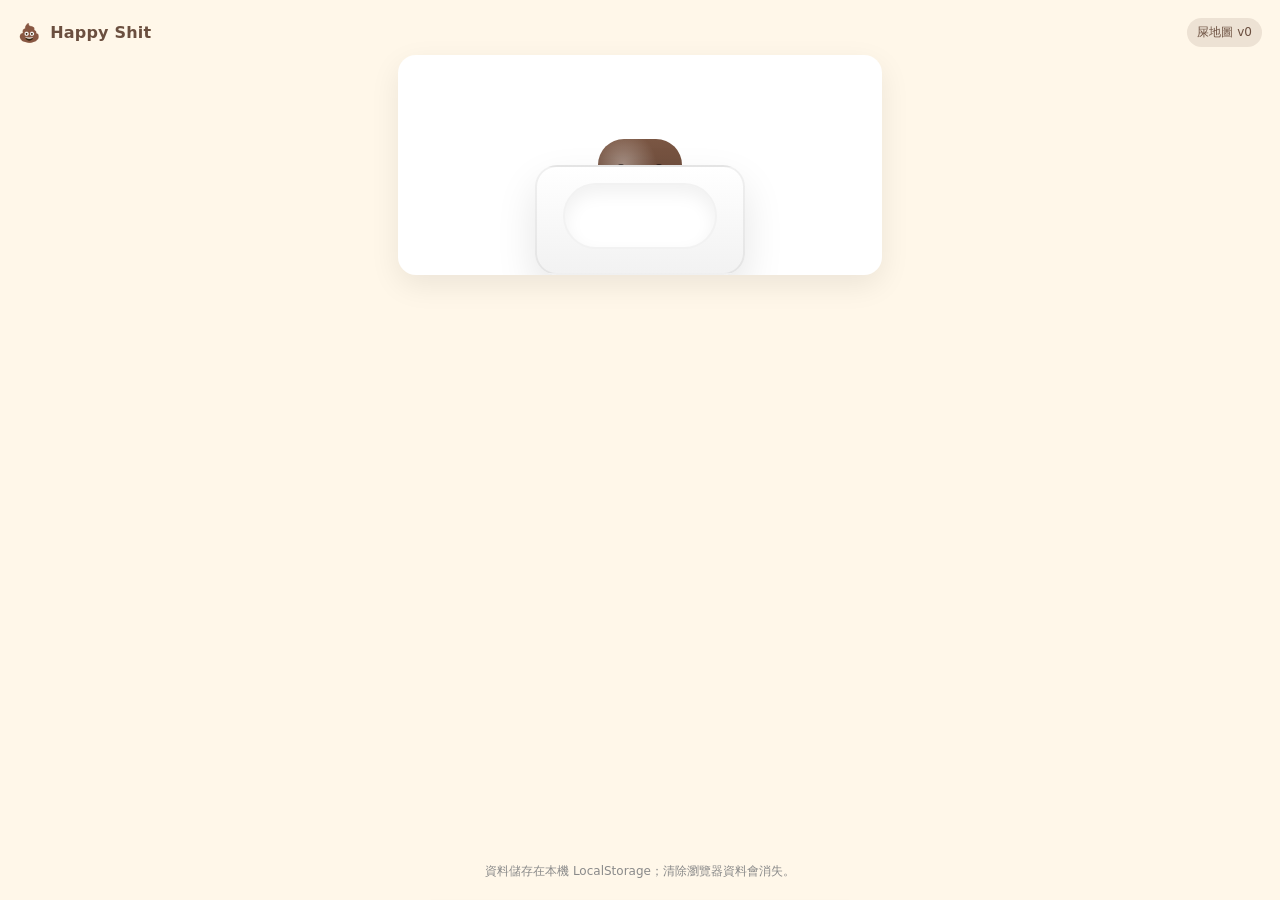
==== index.html @ 68ce3b32 "Add initial HTML and CSS for Happy Shit app Initial commit of the HTML structure and styles for the " ====
<!doctype html>
<html lang="zh-Hant">
<head>
  <meta charset="utf-8" />
  <meta name="viewport" content="width=device-width, initial-scale=1" />
  <title>Happy Shit | 登入</title>
  <style>
    :root {
      --primary: #6B4F3F;
      --bg: #FFF7E9;
      --accent: #FFD166;
      --mint: #4ECDC4;
      --text: #1f1f1f;
      --muted: #8A8A8A;
      --card: #ffffff;
      --shadow: 0 10px 30px rgba(0,0,0,0.08);
      --radius: 18px;
    }

    * { box-sizing: border-box; }
    body {
      margin: 0;
      font-family: ui-sans-serif, system-ui, -apple-system, "Inter", "Noto Sans TC", "SF Pro Text", "Segoe UI", Arial, sans-serif;
      background: var(--bg);
      color: var(--text);
    }

    .app {
      min-height: 100vh;
      display: flex;
      flex-direction: column;
      align-items: stretch;
    }

    header {
      padding: 18px 18px 8px;
      display: flex;
      align-items: center;
      justify-content: space-between;
    }

    .brand {
      font-weight: 800;
      letter-spacing: 0.2px;
      color: var(--primary);
      display: flex;
      align-items: center;
      gap: 10px;
    }

    .pill {
      font-size: 12px;
      color: var(--primary);
      background: rgba(107, 79, 63, 0.12);
      padding: 6px 10px;
      border-radius: 999px;
      user-select: none;
    }

    main {
      flex: 1;
      padding: 0 18px 18px;
      display: flex;
      flex-direction: column;
      gap: 14px;
      max-width: 520px;
      width: 100%;
      margin: 0 auto;
    }

    .card {
      background: var(--card);
      border-radius: var(--radius);
      box-shadow: var(--shadow);
      padding: 16px;
    }

    .animWrap {
      height: 220px;
      display: grid;
      place-items: center;
      position: relative;
      overflow: hidden;
    }

    .toilet {
      width: 210px;
      height: 110px;
      border-radius: 22px;
      background: linear-gradient(180deg, #ffffff, #f2f2f2);
      border: 2px solid rgba(0,0,0,0.06);
      position: absolute;
      bottom: 0;
      left: 50%;
      transform: translateX(-50%);
      box-shadow: 0 18px 40px rgba(0,0,0,0.10);
    }

    .toilet:before {
      content: "";
      position: absolute;
      left: 50%;
      top: 16px;
      transform: translateX(-50%);
      width: 150px;
      height: 62px;
      border-radius: 999px;
      background: #fff;
      border: 2px solid rgba(0,0,0,0.05);
      box-shadow: inset 0 8px 18px rgba(0,0,0,0.06);
    }

    .poop {
      width: 84px;
      height: 84px;
      border-radius: 26px;
      background: radial-gradient(circle at 30% 30%, rgba(255,255,255,0.35), rgba(255,255,255,0) 40%),
        linear-gradient(180deg, #7a5643, #5e4032);
      position: absolute;
      left: 50%;
      top: -100px;
      transform: translateX(-50%);
      display: grid;
      place-items: center;
      animation: drop 1.6s ease-in-out forwards;
    }

    .poop .face {
      width: 48px;
      height: 26px;
      display: flex;
      align-items: center;
      justify-content: space-between;
      margin-top: 6px;
    }

    .eye {
      width: 10px;
      height: 10px;
      background: rgba(0,0,0,0.55);
      border-radius: 999px;
    }

    .smile {
      width: 22px;
      height: 10px;
      border-bottom: 3px solid rgba(0,0,0,0.50);
      border-radius: 0 0 16px 16px;
      margin: 0 auto;
    }

    @keyframes drop {
      0% { top: -120px; transform: translateX(-50%) scale(0.9); }
      65% { top: 88px; transform: translateX(-50%) scale(1.02); }
      78% { top: 70px; transform: translateX(-50%) scale(0.98); }
      100% { top: 84px; transform: translateX(-50%) scale(1.0); }
    }

    .fadeIn {
      opacity: 0;
      transform: translateY(8px);
      transition: opacity 320ms ease, transform 320ms ease;
    }
    .fadeIn.ready {
      opacity: 1;
      transform: translateY(0);
    }

    .sectionTitle {
      font-weight: 800;
      color: var(--primary);
      margin: 0 0 10px;
      font-size: 16px;
    }

    .muted { color: var(--muted); font-size: 13px; }

    .carousel {
      position: relative;
      overflow: hidden;
      padding: 12px 0 4px;
    }

    .track {
      display: flex;
      gap: 12px;
      touch-action: pan-y;
      will-change: transform;
    }

    .roleCard {
      flex: 0 0 76%;
      background: #fff;
      border-radius: 20px;
      padding: 14px;
      box-shadow: 0 10px 24px rgba(0,0,0,0.10);
      border: 2px solid rgba(107, 79, 63, 0.10);
      transform: scale(0.94);
      transition: transform 200ms ease, border-color 200ms ease;
    }

    .roleCard.active {
      transform: scale(1);
      border-color: rgba(78, 205, 196, 0.65);
    }

    .roleTop {
      display: flex;
      align-items: center;
      gap: 12px;
    }

    .avatar {
      width: 54px;
      height: 54px;
      border-radius: 16px;
      background: rgba(78, 205, 196, 0.18);
      display: grid;
      place-items: center;
      font-size: 28px;
      border: 2px solid rgba(78,205,196,0.35);
      user-select: none;
    }

    .roleName {
      font-weight: 900;
      font-size: 16px;
      line-height: 1.2;
    }

    .salary {
      font-variant-numeric: tabular-nums;
      color: rgba(107,79,63,0.85);
      font-weight: 700;
      margin-top: 4px;
    }

    .actions {
      display: flex;
      gap: 10px;
      margin-top: 12px;
    }

    button {
      border: 0;
      border-radius: 14px;
      padding: 12px 14px;
      font-weight: 900;
      font-size: 14px;
      cursor: pointer;
      width: 100%;
      min-height: 44px;
    }

    .btnPrimary {
      background: var(--accent);
      color: #2b231c;
      box-shadow: 0 10px 22px rgba(255, 209, 102, 0.45);
    }

    .btnGhost {
      background: transparent;
      color: var(--primary);
      border: 2px solid rgba(107,79,63,0.25);
    }

    .sheet {
      position: fixed;
      left: 0;
      right: 0;
      bottom: 0;
      transform: translateY(110%);
      transition: transform 240ms ease;
      background: rgba(255, 247, 233, 0.98);
      border-top-left-radius: 22px;
      border-top-right-radius: 22px;
      box-shadow: 0 -18px 40px rgba(0,0,0,0.15);
      padding: 14px 18px 18px;
      max-width: 520px;
      margin: 0 auto;
    }

    .sheet.open { transform: translateY(0); }

    .sheetHeader {
      display: flex;
      align-items: center;
      justify-content: space-between;
      gap: 10px;
      padding-bottom: 10px;
    }

    .sheetHeader .title {
      font-weight: 900;
      color: var(--primary);
    }

    .xBtn {
      width: 44px;
      height: 44px;
      border-radius: 14px;
      background: rgba(107,79,63,0.10);
      color: var(--primary);
      font-weight: 900;
    }

    .gridAvatars {
      display: grid;
      grid-template-columns: repeat(5, 1fr);
      gap: 10px;
      margin: 10px 0 12px;
    }

    .avaPick {
      height: 52px;
      border-radius: 16px;
      background: #fff;
      border: 2px solid rgba(0,0,0,0.06);
      display: grid;
      place-items: center;
      font-size: 26px;
      cursor: pointer;
      user-select: none;
    }

    .avaPick.selected {
      border-color: rgba(78,205,196,0.9);
      box-shadow: 0 10px 22px rgba(78,205,196,0.25);
    }

    label { display: block; font-size: 12px; color: var(--muted); margin-top: 10px; }
    input, select, textarea {
      width: 100%;
      padding: 12px 12px;
      border-radius: 14px;
      border: 2px solid rgba(0,0,0,0.08);
      background: #fff;
      outline: none;
      min-height: 44px;
      font-size: 14px;
    }

    .row {
      display: grid;
      grid-template-columns: 1fr 1fr;
      gap: 10px;
    }

    .hint { font-size: 12px; color: var(--muted); margin-top: 8px; }
    .error { font-size: 12px; color: #b00020; margin-top: 8px; }

    .footerSafe {
      padding: 10px 18px 20px;
      text-align: center;
      color: var(--muted);
      font-size: 12px;
    }

    @media (max-width: 420px) {
      .roleCard { flex-basis: 84%; }
      .gridAvatars { grid-template-columns: repeat(4, 1fr); }
    }
  </style>
</head>
<body>
  <div class="app">
    <header>
      <div class="brand">
        <span style="font-size:18px;">💩</span>
        <span>Happy Shit</span>
      </div>
      <div class="pill">屎地圖 v0</div>
    </header>

    <main>
      <section class="card animWrap">
        <div class="poop" aria-label="poop animation">
          <div class="face">
            <div class="eye"></div>
            <div class="eye"></div>
          </div>
          <div class="smile"></div>
        </div>
        <div class="toilet" aria-hidden="true"></div>
      </section>

      <section id="roleSection" class="card fadeIn">
        <p class="sectionTitle">選擇角色</p>
        <p class="muted" style="margin:0 0 10px;">左右滑動卡片，畫面中央的角色會被選取。</p>

        <div class="carousel" id="carousel">
          <div class="track" id="track"></div>
        </div>

        <div class="actions">
          <button class="btnPrimary" id="btnLogin">以此角色登入</button>
          <button class="btnGhost" id="btnNew">新增角色</button>
        </div>
        <div class="hint" id="hint"></div>
      </section>
    </main>

    <div class="footerSafe">資料儲存在本機 LocalStorage；清除瀏覽器資料會消失。</div>

    <section class="sheet" id="sheet" aria-hidden="true">
      <div class="sheetHeader">
        <div class="title">新增角色</div>
        <button class="xBtn" id="btnClose" aria-label="close">✕</button>
      </div>

      <div>
        <div class="muted">步驟 1：選擇頭像</div>
        <div class="gridAvatars" id="avatarGrid"></div>

        <div class="muted" style="margin-top:8px;">步驟 2：輸入基本資料</div>
        <label for="roleId">角色 ID（必填）</label>
        <input id="roleId" placeholder="例如：社畜小王" maxlength="20" />

        <div class="row">
          <div>
            <label for="salary">月薪（必填）</label>
            <input id="salary" type="number" inputmode="numeric" placeholder="45000" min="0" />
          </div>
          <div>
            <label for="currency">幣別</label>
            <select id="currency">
              <option value="NT$">NT$</option>
              <option value="$">$</option>
              <option value="¥">¥</option>
              <option value="€">€</option>
            </select>
          </div>
        </div>

        <label for="note">備註（選填）</label>
        <input id="note" placeholder="例如：咖啡社畜" maxlength="30" />

        <div class="error" id="formError" style="display:none;"></div>
        <div style="margin-top:12px;">
          <button class="btnPrimary" id="btnCreate">完成建立</button>
        </div>
        <div class="hint">建立後會回到角色輪播列表。</div>
      </div>
    </section>
  </div>

  <script>
    const LS_KEYS = {
      characters: 'happyshit.characters.v1',
      records: 'happyshit.records.v1',
      lastRole: 'happyshit.lastRoleId.v1'
    };

    const AVATARS = ['🧑\u200d💼','🧑\u200d🎓','🧑\u200d🦾','🧑\u200d🍳','🧑\u200d💻','🧑\u200d🚀','🧑\u200d🎨','🧑\u200d🏃','🧑\u200d🌾','🧑\u200d🔧'];

    function nowTs() { return Date.now(); }
    function uid() { return Math.random().toString(16).slice(2) + '-' + Date.now().toString(16); }

    function loadJson(key, fallback) {
      try {
        const raw = localStorage.getItem(key);
        if (!raw) return fallback;
        return JSON.parse(raw);
      } catch {
        return fallback;
      }
    }

    function saveJson(key, value) {
      localStorage.setItem(key, JSON.stringify(value));
    }

    function formatMoney(currency, amount) {
      const num = Number(amount);
      if (!Number.isFinite(num)) return `${currency} 0`;
      const rounded = Math.round(num);
      return `${currency} ${rounded.toLocaleString('en-US')}`;
    }

    function ensureSeed() {
      let characters = loadJson(LS_KEYS.characters, null);
      if (Array.isArray(characters) && characters.length) return;

      characters = [
        { id: '社畜小王', avatar: '🧑\u200d💼', monthlySalary: 45000, currency: 'NT$', note: '咖啡社畜', createdAt: nowTs() },
        { id: '健身小美', avatar: '🧑\u200d🦾', monthlySalary: 52000, currency: 'NT$', note: '健身少女', createdAt: nowTs() },
        { id: '學生阿哲', avatar: '🧑\u200d🎓', monthlySalary: 12000, currency: 'NT$', note: '被期末追殺', createdAt: nowTs() }
      ];
      saveJson(LS_KEYS.characters, characters);
      saveJson(LS_KEYS.records, []);
      localStorage.setItem(LS_KEYS.lastRole, characters[0].id);
    }

    const elRoleSection = document.getElementById('roleSection');
    const elTrack = document.getElementById('track');
    const elHint = document.getElementById('hint');
    const elSheet = document.getElementById('sheet');

    const elBtnLogin = document.getElementById('btnLogin');
    const elBtnNew = document.getElementById('btnNew');
    const elBtnClose = document.getElementById('btnClose');

    const elAvatarGrid = document.getElementById('avatarGrid');
    const elRoleId = document.getElementById('roleId');
    const elSalary = document.getElementById('salary');
    const elCurrency = document.getElementById('currency');
    const elNote = document.getElementById('note');
    const elBtnCreate = document.getElementById('btnCreate');
    const elFormError = document.getElementById('formError');

    let characters = [];
    let selectedIndex = 0;
    let isDragging = false;
    let dragStartX = 0;
    let dragStartTranslate = 0;
    let currentTranslate = 0;

    function openSheet() {
      elSheet.classList.add('open');
      elSheet.setAttribute('aria-hidden', 'false');
      elFormError.style.display = 'none';
      elRoleId.value = '';
      elSalary.value = '';
      elCurrency.value = 'NT$';
      elNote.value = '';
      selectAvatar(AVATARS[0]);
    }

    function closeSheet() {
      elSheet.classList.remove('open');
      elSheet.setAttribute('aria-hidden', 'true');
    }

    let selectedAvatar = AVATARS[0];
    function selectAvatar(ava) {
      selectedAvatar = ava;
      [...elAvatarGrid.querySelectorAll('.avaPick')].forEach(btn => {
        btn.classList.toggle('selected', btn.dataset.ava === ava);
      });
    }

    function renderAvatarPicker() {
      elAvatarGrid.innerHTML = '';
      for (const ava of AVATARS) {
        const btn = document.createElement('div');
        btn.className = 'avaPick' + (ava === selectedAvatar ? ' selected' : '');
        btn.textContent = ava;
        btn.dataset.ava = ava;
        btn.addEventListener('click', () => selectAvatar(ava));
        elAvatarGrid.appendChild(btn);
      }
    }

    function renderCarousel() {
      elTrack.innerHTML = '';
      characters = loadJson(LS_KEYS.characters, []);
      const lastRoleId = localStorage.getItem(LS_KEYS.lastRole);
      selectedIndex = Math.max(0, characters.findIndex(c => c.id === lastRoleId));
      if (selectedIndex < 0) selectedIndex = 0;

      for (const c of characters) {
        const card = document.createElement('div');
        card.className = 'roleCard';
        card.innerHTML = `
          <div class="roleTop">
            <div class="avatar" aria-hidden="true">${c.avatar}</div>
            <div>
              <div class="roleName">${escapeHtml(c.id)}</div>
              <div class="salary">${formatMoney(c.currency || 'NT$', c.monthlySalary)} / 月</div>
              <div class="muted" style="margin-top:6px;">${escapeHtml(c.note || '')}</div>
            </div>
          </div>
        `;
        elTrack.appendChild(card);
      }

      snapToIndex(selectedIndex, true);
      updateActiveCard();
    }

    function escapeHtml(s) {
      return String(s)
        .replaceAll('&', '&amp;')
        .replaceAll('<', '&lt;')
        .replaceAll('>', '&gt;')
        .replaceAll('"', '&quot;')
        .replaceAll("'", '&#039;');
    }

    function carouselWidth() {
      const carousel = document.getElementById('carousel');
      return carousel.getBoundingClientRect().width;
    }

    function cardStride() {
      const first = elTrack.querySelector('.roleCard');
      if (!first) return 0;
      const style = getComputedStyle(elTrack);
      const gap = parseFloat(style.columnGap || style.gap || '12') || 12;
      return first.getBoundingClientRect().width + gap;
    }

    function snapToIndex(idx, immediate = false) {
      const stride = cardStride();
      const viewport = carouselWidth();
      const offsetToCenter = (viewport * 0.5) - (stride * 0.5);
      currentTranslate = offsetToCenter - idx * stride;

      elTrack.style.transition = immediate ? 'none' : 'transform 220ms ease';
      elTrack.style.transform = `translateX(${currentTranslate}px)`;
      if (immediate) {
        requestAnimationFrame(() => { elTrack.style.transition = 'transform 220ms ease'; });
      }

      selectedIndex = idx;
      updateActiveCard();
      const role = characters[selectedIndex];
      if (role) {
        localStorage.setItem(LS_KEYS.lastRole, role.id);
        elHint.textContent = `目前選取：${role.id}`;
      }
    }

    function updateActiveCard() {
      const cards = [...elTrack.querySelectorAll('.roleCard')];
      cards.forEach((card, idx) => card.classList.toggle('active', idx === selectedIndex));
    }

    function clamp(n, min, max) { return Math.max(min, Math.min(max, n)); }

    function onPointerDown(e) {
      if (!characters.length) return;
      isDragging = true;
      elTrack.style.transition = 'none';
      dragStartX = (e.touches ? e.touches[0].clientX : e.clientX);
      dragStartTranslate = currentTranslate;
    }

    function onPointerMove(e) {
      if (!isDragging) return;
      const x = (e.touches ? e.touches[0].clientX : e.clientX);
      const dx = x - dragStartX;
      currentTranslate = dragStartTranslate + dx;
      elTrack.style.transform = `translateX(${currentTranslate}px)`;
      e.preventDefault?.();
    }

    function onPointerUp() {
      if (!isDragging) return;
      isDragging = false;

      const stride = cardStride();
      const viewport = carouselWidth();
      const offsetToCenter = (viewport * 0.5) - (stride * 0.5);
      const rawIdx = (offsetToCenter - currentTranslate) / stride;
      const idx = clamp(Math.round(rawIdx), 0, Math.max(0, characters.length - 1));
      snapToIndex(idx);
    }

    function createCharacter() {
      const id = elRoleId.value.trim();
      const salary = Number(elSalary.value);
      const currency = elCurrency.value || 'NT$';
      const note = elNote.value.trim();

      if (!id) return showError('角色 ID 不能空白');
      if (id.length < 2) return showError('角色 ID 太短（至少 2 個字）');
      if (!Number.isFinite(salary) || salary <= 0) return showError('月薪需為大於 0 的數字');

      const existing = loadJson(LS_KEYS.characters, []);
      if (existing.some(c => c.id === id)) return showError('角色 ID 已存在，請換一個');

      existing.push({
        id,
        avatar: selectedAvatar,
        monthlySalary: salary,
        currency,
        note,
        createdAt: nowTs()
      });

      saveJson(LS_KEYS.characters, existing);
      localStorage.setItem(LS_KEYS.lastRole, id);
      closeSheet();
      renderCarousel();
    }

    function showError(msg) {
      elFormError.textContent = msg;
      elFormError.style.display = 'block';
    }

    function loginSelected() {
      const role = characters[selectedIndex];
      if (!role) return;
      localStorage.setItem(LS_KEYS.lastRole, role.id);
      location.href = `HappyShit.html?role=${encodeURIComponent(role.id)}`;
    }

    function setupCarouselEvents() {
      const carousel = document.getElementById('carousel');
      carousel.addEventListener('mousedown', onPointerDown);
      carousel.addEventListener('mousemove', onPointerMove);
      window.addEventListener('mouseup', onPointerUp);

      carousel.addEventListener('touchstart', onPointerDown, { passive: false });
      carousel.addEventListener('touchmove', onPointerMove, { passive: false });
      carousel.addEventListener('touchend', onPointerUp);
      carousel.addEventListener('touchcancel', onPointerUp);

      window.addEventListener('resize', () => snapToIndex(selectedIndex, true));
    }

    function init() {
      ensureSeed();
      renderAvatarPicker();
      renderCarousel();
      setupCarouselEvents();

      elBtnNew.addEventListener('click', openSheet);
      elBtnClose.addEventListener('click', closeSheet);
      elBtnCreate.addEventListener('click', createCharacter);
      elBtnLogin.addEventListener('click', loginSelected);

      // show role UI after animation settles
      setTimeout(() => elRoleSection.classList.add('ready'), 1200);

      // If already have a last role and want quick enter
      const lastRole = localStorage.getItem(LS_KEYS.lastRole);
      if (lastRole) elHint.textContent = `上次使用：${lastRole}`;
    }

    init();
  </script>
</body>
</html>
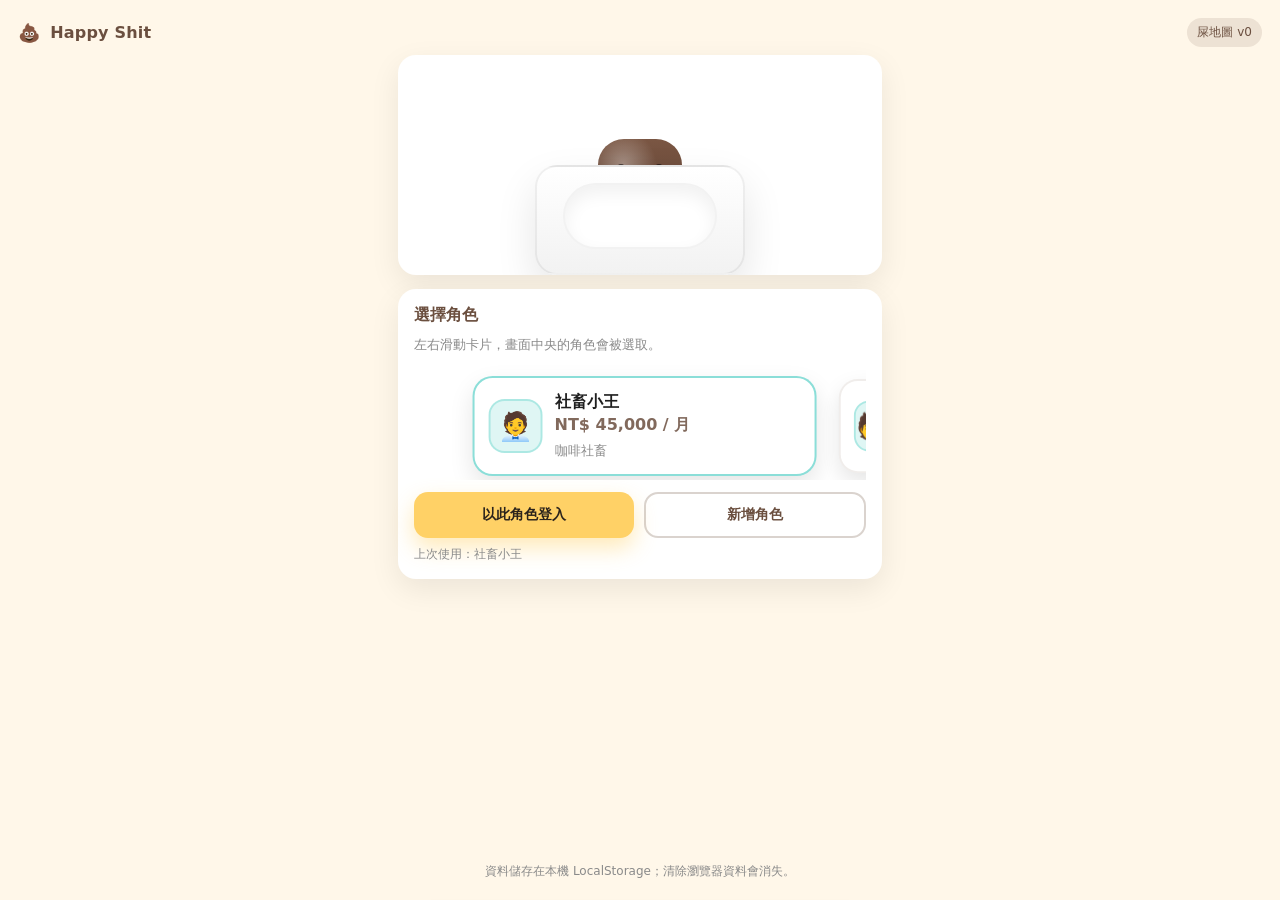
==== commit 58a80bf3: "Enhance toilet and poop animations with new IDs" ====
--- a/index.html
+++ b/index.html
@@ -94,6 +94,12 @@
       left: 50%;
       transform: translateX(-50%);
       box-shadow: 0 18px 40px rgba(0,0,0,0.10);
+      cursor: pointer;
+      user-select: none;
+    }
+
+    .toilet:active {
+      transform: translateX(-50%) scale(0.99);
     }
 
     .toilet:before {
@@ -118,10 +124,13 @@
         linear-gradient(180deg, #7a5643, #5e4032);
       position: absolute;
       left: 50%;
-      top: -100px;
+      top: 84px;
       transform: translateX(-50%);
       display: grid;
       place-items: center;
+    }
+
+    .poop.dropIn {
       animation: drop 1.6s ease-in-out forwards;
     }
 
@@ -154,6 +163,17 @@
       65% { top: 88px; transform: translateX(-50%) scale(1.02); }
       78% { top: 70px; transform: translateX(-50%) scale(0.98); }
       100% { top: 84px; transform: translateX(-50%) scale(1.0); }
+    }
+
+    .poop.hop {
+      animation: hop 420ms cubic-bezier(0.2, 0.8, 0.2, 1);
+    }
+
+    @keyframes hop {
+      0% { transform: translateX(-50%) translateY(0) scale(1); }
+      45% { transform: translateX(-50%) translateY(-22px) scale(1.04); }
+      75% { transform: translateX(-50%) translateY(0) scale(0.98); }
+      100% { transform: translateX(-50%) translateY(0) scale(1); }
     }
 
     .fadeIn {
@@ -374,14 +394,14 @@
 
     <main>
       <section class="card animWrap">
-        <div class="poop" aria-label="poop animation">
+        <div class="poop dropIn" id="poop" aria-label="poop animation">
           <div class="face">
             <div class="eye"></div>
             <div class="eye"></div>
           </div>
           <div class="smile"></div>
         </div>
-        <div class="toilet" aria-hidden="true"></div>
+        <div class="toilet" id="toilet" aria-label="tap toilet"></div>
       </section>
 
       <section id="roleSection" class="card fadeIn">
@@ -508,12 +528,34 @@
     const elBtnCreate = document.getElementById('btnCreate');
     const elFormError = document.getElementById('formError');
 
+    const elToilet = document.getElementById('toilet');
+    const elPoop = document.getElementById('poop');
+
     let characters = [];
     let selectedIndex = 0;
     let isDragging = false;
     let dragStartX = 0;
     let dragStartTranslate = 0;
     let currentTranslate = 0;
+
+    function hopPoop() {
+      if (!elPoop) return;
+      elPoop.classList.remove('hop');
+      // force reflow so animation can restart
+      void elPoop.offsetWidth;
+      elPoop.classList.add('hop');
+    }
+
+    if (elToilet) {
+      elToilet.addEventListener('click', hopPoop);
+    }
+
+    if (elPoop) {
+      elPoop.addEventListener('animationend', (e) => {
+        if (e.animationName === 'hop') elPoop.classList.remove('hop');
+        if (e.animationName === 'drop') elPoop.classList.remove('dropIn');
+      });
+    }
 
     function openSheet() {
       elSheet.classList.add('open');
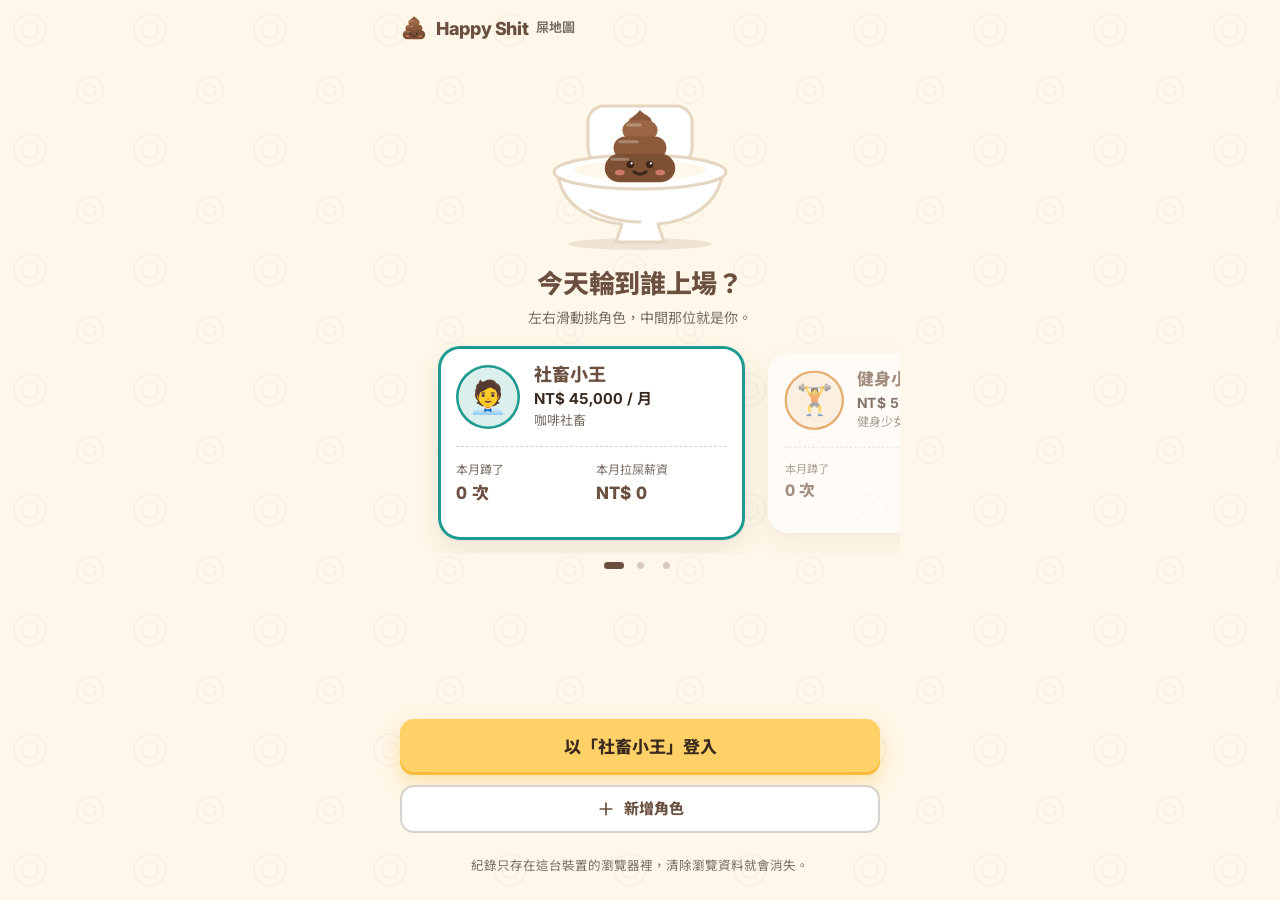
==== commit d35a75f4: "**主要改動** - **紀錄流程**：點「尿尿／大便」就直接開始計時，不用先按「開始新紀錄」。中間是一個會慢慢漲水的馬桶計時環，即時顯示尿量或「已入帳 NT$ 0.06」。計時中重新整理頁面也不會遺" ====
--- a/index.html
+++ b/index.html
@@ -2,777 +2,423 @@
 <html lang="zh-Hant">
 <head>
   <meta charset="utf-8" />
-  <meta name="viewport" content="width=device-width, initial-scale=1" />
-  <title>Happy Shit | 登入</title>
+  <meta name="viewport" content="width=device-width, initial-scale=1, viewport-fit=cover" />
+  <meta name="theme-color" content="#FFF7E9" />
+  <meta name="description" content="屎地圖 Happy Shit：記錄每一次上廁所，把蹲馬桶的時間換算成薪水。" />
+  <meta name="apple-mobile-web-app-capable" content="yes" />
+  <meta name="apple-mobile-web-app-title" content="屎地圖" />
+  <title>Happy Shit 屎地圖</title>
+  <link rel="manifest" href="manifest.webmanifest" />
+  <link rel="icon" href="assets/icon.svg" type="image/svg+xml" />
+  <link rel="apple-touch-icon" href="assets/icon.svg" />
+  <link rel="preconnect" href="https://fonts.googleapis.com" />
+  <link rel="preconnect" href="https://fonts.gstatic.com" crossorigin />
+  <link rel="stylesheet" href="https://fonts.googleapis.com/css2?family=Inter:wght@400;600;700;800&family=Noto+Sans+TC:wght@400;500;700;900&display=swap" />
+  <link rel="stylesheet" href="assets/hs-base.css" />
   <style>
-    :root {
-      --primary: #6B4F3F;
-      --bg: #FFF7E9;
-      --accent: #FFD166;
-      --mint: #4ECDC4;
-      --text: #1f1f1f;
-      --muted: #8A8A8A;
-      --card: #ffffff;
-      --shadow: 0 10px 30px rgba(0,0,0,0.08);
-      --radius: 18px;
-    }
-
-    * { box-sizing: border-box; }
     body {
-      margin: 0;
-      font-family: ui-sans-serif, system-ui, -apple-system, "Inter", "Noto Sans TC", "SF Pro Text", "Segoe UI", Arial, sans-serif;
-      background: var(--bg);
-      color: var(--text);
+      min-height: 100dvh;
+      /* faint ripple texture, like the surface of a just-flushed bowl */
+      background-color: var(--cream);
+      background-image: url("data:image/svg+xml,%3Csvg xmlns='http://www.w3.org/2000/svg' width='120' height='120' fill='none' stroke='%236B4F3F' stroke-opacity='.05' stroke-width='1.5'%3E%3Ccircle cx='30' cy='30' r='8'/%3E%3Ccircle cx='30' cy='30' r='16'/%3E%3Ccircle cx='90' cy='90' r='6'/%3E%3Ccircle cx='90' cy='90' r='13'/%3E%3C/svg%3E");
     }
 
     .app {
-      min-height: 100vh;
+      max-width: 520px;
+      margin: 0 auto;
+      padding: calc(14px + var(--safe-t)) 20px calc(24px + var(--safe-b));
       display: flex;
       flex-direction: column;
-      align-items: stretch;
-    }
-
-    header {
-      padding: 18px 18px 8px;
+      min-height: 100dvh;
+    }
+
+    .top { display: flex; align-items: center; justify-content: space-between; }
+    .wordmark { display: flex; align-items: center; gap: 8px; font-weight: 800; font-size: 18px; letter-spacing: -0.02em; color: var(--brown); }
+    .wordmark .mascot { width: 28px; height: 28px; }
+    .wordmark small { font-weight: 700; font-size: 13px; color: var(--muted); letter-spacing: 0; }
+
+    /* ---------- Stage: poop drops onto the toilet ---------- */
+    .stage {
+      position: relative;
+      height: 200px;
+      margin: 8px auto 0;
+      width: 220px;
+    }
+    .toilet {
+      position: absolute;
+      left: 0; bottom: 0;
+      width: 220px; height: 150px;
+      cursor: pointer;
+      border: 0; padding: 0; background: none;
+    }
+    .toilet svg { width: 100%; height: 100%; display: block; }
+    .poop {
+      position: absolute;
+      left: 50%;
+      top: 53px;
+      width: 88px; height: 88px;
+      margin-left: -44px;
+      padding: 0; border: 0; background: none;
+      transform-origin: 50% 90%;
+      cursor: pointer;
+    }
+    .poop .mascot { width: 100%; height: 100%; }
+    .poop.is-dropping { animation: drop 1.05s cubic-bezier(0.5, 0, 0.6, 1) both; }
+    .poop.is-dropping .m-eyes,
+    .poop.is-dropping .mascot > path:last-child { animation: face-in 0.35s 1s both; }
+    .poop.is-hopping { animation: hop 0.5s var(--ease-out); }
+    .poop.is-wiggling { animation: wiggle 0.5s ease; }
+
+    @keyframes drop {
+      0% { transform: translateY(-190px) scale(0.92, 1.08); }
+      62% { transform: translateY(0) scale(0.92, 1.08); }
+      72% { transform: translateY(0) scale(1.18, 0.78); }
+      84% { transform: translateY(-14px) scale(0.96, 1.05); }
+      100% { transform: translateY(0) scale(1); }
+    }
+    @keyframes face-in { from { opacity: 0; transform: translateY(4px); } }
+    @keyframes hop {
+      0% { transform: scale(1.12, 0.84); }
+      40% { transform: translateY(-34px) scale(0.94, 1.08); }
+      75% { transform: translateY(0) scale(1.1, 0.9); }
+      100% { transform: none; }
+    }
+    @keyframes wiggle {
+      20% { transform: rotate(-9deg); }
+      45% { transform: rotate(8deg); }
+      70% { transform: rotate(-4deg); }
+      100% { transform: none; }
+    }
+
+    .splash { position: absolute; left: 50%; top: 128px; pointer-events: none; }
+    .splash i {
+      position: absolute;
+      width: 9px; height: 9px;
+      border-radius: 50%;
+      background: var(--mint);
+      opacity: 0;
+    }
+    .splash.go i { animation: splash 0.6s ease-out both; }
+    .splash i:nth-child(1) { --dx: -62px; --dy: -26px; }
+    .splash i:nth-child(2) { --dx: -36px; --dy: -46px; background: var(--yellow); }
+    .splash i:nth-child(3) { --dx: 40px; --dy: -44px; }
+    .splash i:nth-child(4) { --dx: 64px; --dy: -22px; background: var(--yellow); }
+    @keyframes splash {
+      0% { opacity: 1; transform: translate(-50%, 0) scale(0.6); }
+      100% { opacity: 0; transform: translate(calc(-50% + var(--dx)), var(--dy)) scale(1); }
+    }
+
+    .bubble {
+      position: absolute;
+      left: 50%;
+      top: 4px;
+      transform: translateX(-50%);
+      padding: 6px 12px;
+      border-radius: 14px;
+      background: var(--surface);
+      box-shadow: var(--shadow);
+      font-size: 13px;
+      font-weight: 800;
+      color: var(--brown);
+      white-space: nowrap;
+      animation: pop-in 0.22s var(--ease-out);
+    }
+    .bubble::after {
+      content: "";
+      position: absolute; left: 50%; bottom: -6px;
+      width: 12px; height: 12px; margin-left: -6px;
+      background: var(--surface);
+      transform: rotate(45deg);
+      border-radius: 2px;
+    }
+
+    /* ---------- Picker ---------- */
+    .picker { margin-top: 18px; }
+    .picker.is-waiting { opacity: 0; transform: translateY(10px); }
+    .picker { transition: opacity 0.4s ease, transform 0.4s var(--ease-out); }
+
+    .greet { font-size: 26px; letter-spacing: -0.01em; text-align: center; }
+    .lead { text-align: center; color: var(--muted); margin-top: 6px; font-size: 14px; }
+
+    .carousel {
       display: flex;
-      align-items: center;
-      justify-content: space-between;
-    }
-
-    .brand {
-      font-weight: 800;
-      letter-spacing: 0.2px;
-      color: var(--primary);
-      display: flex;
-      align-items: center;
-      gap: 10px;
-    }
-
-    .pill {
-      font-size: 12px;
-      color: var(--primary);
-      background: rgba(107, 79, 63, 0.12);
-      padding: 6px 10px;
-      border-radius: 999px;
-      user-select: none;
-    }
-
-    main {
-      flex: 1;
-      padding: 0 18px 18px;
-      display: flex;
-      flex-direction: column;
-      gap: 14px;
-      max-width: 520px;
-      width: 100%;
-      margin: 0 auto;
-    }
-
-    .card {
-      background: var(--card);
-      border-radius: var(--radius);
+      gap: 12px;
+      overflow-x: auto;
+      scroll-snap-type: x mandatory;
+      scrollbar-width: none;
+      padding: 18px 12% 14px;
+      margin: 0 -20px;
+      outline: none;
+    }
+    .carousel::-webkit-scrollbar { display: none; }
+
+    .role-card {
+      flex: 0 0 76%;
+      scroll-snap-align: center;
+      padding: 18px;
+      border-radius: var(--r-card);
+      background: var(--surface);
       box-shadow: var(--shadow);
-      padding: 16px;
-    }
-
-    .animWrap {
-      height: 220px;
-      display: grid;
-      place-items: center;
-      position: relative;
-      overflow: hidden;
-    }
-
-    .toilet {
-      width: 210px;
-      height: 110px;
-      border-radius: 22px;
-      background: linear-gradient(180deg, #ffffff, #f2f2f2);
-      border: 2px solid rgba(0,0,0,0.06);
-      position: absolute;
-      bottom: 0;
-      left: 50%;
-      transform: translateX(-50%);
-      box-shadow: 0 18px 40px rgba(0,0,0,0.10);
+      transform: scale(0.93);
+      opacity: 0.62;
+      transition: transform 0.25s var(--ease-out), opacity 0.25s ease, box-shadow 0.25s ease;
       cursor: pointer;
       user-select: none;
-    }
-
-    .toilet:active {
-      transform: translateX(-50%) scale(0.99);
-    }
-
-    .toilet:before {
-      content: "";
-      position: absolute;
-      left: 50%;
-      top: 16px;
-      transform: translateX(-50%);
-      width: 150px;
-      height: 62px;
-      border-radius: 999px;
-      background: #fff;
-      border: 2px solid rgba(0,0,0,0.05);
-      box-shadow: inset 0 8px 18px rgba(0,0,0,0.06);
-    }
-
-    .poop {
-      width: 84px;
-      height: 84px;
-      border-radius: 26px;
-      background: radial-gradient(circle at 30% 30%, rgba(255,255,255,0.35), rgba(255,255,255,0) 40%),
-        linear-gradient(180deg, #7a5643, #5e4032);
-      position: absolute;
-      left: 50%;
-      top: 84px;
-      transform: translateX(-50%);
-      display: grid;
-      place-items: center;
-    }
-
-    .poop.dropIn {
-      animation: drop 1.6s ease-in-out forwards;
-    }
-
-    .poop .face {
-      width: 48px;
-      height: 26px;
-      display: flex;
-      align-items: center;
-      justify-content: space-between;
-      margin-top: 6px;
-    }
-
-    .eye {
-      width: 10px;
-      height: 10px;
-      background: rgba(0,0,0,0.55);
-      border-radius: 999px;
-    }
-
-    .smile {
-      width: 22px;
-      height: 10px;
-      border-bottom: 3px solid rgba(0,0,0,0.50);
-      border-radius: 0 0 16px 16px;
-      margin: 0 auto;
-    }
-
-    @keyframes drop {
-      0% { top: -120px; transform: translateX(-50%) scale(0.9); }
-      65% { top: 88px; transform: translateX(-50%) scale(1.02); }
-      78% { top: 70px; transform: translateX(-50%) scale(0.98); }
-      100% { top: 84px; transform: translateX(-50%) scale(1.0); }
-    }
-
-    .poop.hop {
-      animation: hop 420ms cubic-bezier(0.2, 0.8, 0.2, 1);
-    }
-
-    @keyframes hop {
-      0% { transform: translateX(-50%) translateY(0) scale(1); }
-      45% { transform: translateX(-50%) translateY(-22px) scale(1.04); }
-      75% { transform: translateX(-50%) translateY(0) scale(0.98); }
-      100% { transform: translateX(-50%) translateY(0) scale(1); }
-    }
-
-    .fadeIn {
-      opacity: 0;
-      transform: translateY(8px);
-      transition: opacity 320ms ease, transform 320ms ease;
-    }
-    .fadeIn.ready {
+      text-align: left;
+      border: 0;
+      color: inherit;
+    }
+    .role-card.is-active {
+      transform: none;
       opacity: 1;
-      transform: translateY(0);
-    }
-
-    .sectionTitle {
-      font-weight: 800;
-      color: var(--primary);
-      margin: 0 0 10px;
-      font-size: 16px;
-    }
-
-    .muted { color: var(--muted); font-size: 13px; }
-
-    .carousel {
-      position: relative;
-      overflow: hidden;
-      padding: 12px 0 4px;
-    }
-
-    .track {
-      display: flex;
-      gap: 12px;
-      touch-action: pan-y;
-      will-change: transform;
-    }
-
-    .roleCard {
-      flex: 0 0 76%;
-      background: #fff;
-      border-radius: 20px;
-      padding: 14px;
-      box-shadow: 0 10px 24px rgba(0,0,0,0.10);
-      border: 2px solid rgba(107, 79, 63, 0.10);
-      transform: scale(0.94);
-      transition: transform 200ms ease, border-color 200ms ease;
-    }
-
-    .roleCard.active {
-      transform: scale(1);
-      border-color: rgba(78, 205, 196, 0.65);
-    }
-
-    .roleTop {
-      display: flex;
-      align-items: center;
-      gap: 12px;
-    }
-
-    .avatar {
-      width: 54px;
-      height: 54px;
-      border-radius: 16px;
-      background: rgba(78, 205, 196, 0.18);
-      display: grid;
-      place-items: center;
-      font-size: 28px;
-      border: 2px solid rgba(78,205,196,0.35);
-      user-select: none;
-    }
-
-    .roleName {
-      font-weight: 900;
-      font-size: 16px;
-      line-height: 1.2;
-    }
-
-    .salary {
-      font-variant-numeric: tabular-nums;
-      color: rgba(107,79,63,0.85);
-      font-weight: 700;
-      margin-top: 4px;
-    }
-
-    .actions {
-      display: flex;
-      gap: 10px;
-      margin-top: 12px;
-    }
-
-    button {
-      border: 0;
-      border-radius: 14px;
-      padding: 12px 14px;
-      font-weight: 900;
-      font-size: 14px;
-      cursor: pointer;
-      width: 100%;
-      min-height: 44px;
-    }
-
-    .btnPrimary {
-      background: var(--accent);
-      color: #2b231c;
-      box-shadow: 0 10px 22px rgba(255, 209, 102, 0.45);
-    }
-
-    .btnGhost {
-      background: transparent;
-      color: var(--primary);
-      border: 2px solid rgba(107,79,63,0.25);
-    }
-
-    .sheet {
-      position: fixed;
-      left: 0;
-      right: 0;
-      bottom: 0;
-      transform: translateY(110%);
-      transition: transform 240ms ease;
-      background: rgba(255, 247, 233, 0.98);
-      border-top-left-radius: 22px;
-      border-top-right-radius: 22px;
-      box-shadow: 0 -18px 40px rgba(0,0,0,0.15);
-      padding: 14px 18px 18px;
-      max-width: 520px;
-      margin: 0 auto;
-    }
-
-    .sheet.open { transform: translateY(0); }
-
-    .sheetHeader {
-      display: flex;
-      align-items: center;
-      justify-content: space-between;
-      gap: 10px;
-      padding-bottom: 10px;
-    }
-
-    .sheetHeader .title {
-      font-weight: 900;
-      color: var(--primary);
-    }
-
-    .xBtn {
-      width: 44px;
-      height: 44px;
-      border-radius: 14px;
-      background: rgba(107,79,63,0.10);
-      color: var(--primary);
-      font-weight: 900;
-    }
-
-    .gridAvatars {
-      display: grid;
-      grid-template-columns: repeat(5, 1fr);
-      gap: 10px;
-      margin: 10px 0 12px;
-    }
-
-    .avaPick {
-      height: 52px;
-      border-radius: 16px;
-      background: #fff;
-      border: 2px solid rgba(0,0,0,0.06);
-      display: grid;
-      place-items: center;
-      font-size: 26px;
-      cursor: pointer;
-      user-select: none;
-    }
-
-    .avaPick.selected {
-      border-color: rgba(78,205,196,0.9);
-      box-shadow: 0 10px 22px rgba(78,205,196,0.25);
-    }
-
-    label { display: block; font-size: 12px; color: var(--muted); margin-top: 10px; }
-    input, select, textarea {
-      width: 100%;
-      padding: 12px 12px;
-      border-radius: 14px;
-      border: 2px solid rgba(0,0,0,0.08);
-      background: #fff;
-      outline: none;
-      min-height: 44px;
-      font-size: 14px;
-    }
-
-    .row {
+      box-shadow: inset 0 0 0 3px var(--role), var(--shadow);
+    }
+    .role-head { display: flex; align-items: center; gap: 14px; }
+    .role-name { font-size: 18px; font-weight: 800; color: var(--brown); line-height: 1.25; overflow-wrap: anywhere; }
+    .role-salary { font-weight: 700; color: var(--ink); margin-top: 2px; }
+    .role-note { font-size: 13px; color: var(--muted); }
+    .role-stats {
       display: grid;
       grid-template-columns: 1fr 1fr;
       gap: 10px;
-    }
-
-    .hint { font-size: 12px; color: var(--muted); margin-top: 8px; }
-    .error { font-size: 12px; color: #b00020; margin-top: 8px; }
-
-    .footerSafe {
-      padding: 10px 18px 20px;
-      text-align: center;
-      color: var(--muted);
-      font-size: 12px;
-    }
-
-    @media (max-width: 420px) {
-      .roleCard { flex-basis: 84%; }
-      .gridAvatars { grid-template-columns: repeat(4, 1fr); }
-    }
+      margin-top: 16px;
+      padding-top: 14px;
+      border-top: 1.5px dashed var(--line-strong);
+    }
+    .role-stats dt { font-size: 12px; color: var(--muted); }
+    .role-stats dd { margin: 2px 0 0; font-weight: 800; font-size: 17px; color: var(--brown); }
+
+    .dots { display: flex; justify-content: center; gap: 2px; }
+    .dots button {
+      width: 24px; height: 24px;
+      border: 0; padding: 0;
+      background: none;
+      display: grid; place-items: center;
+    }
+    .dots button::after {
+      content: "";
+      width: 7px; height: 7px;
+      border-radius: 99px;
+      background: var(--line-strong);
+      transition: width 0.2s ease, background-color 0.2s ease;
+    }
+    .dots button[aria-current="true"]::after { width: 20px; background: var(--brown); }
+
+    .cta { display: grid; gap: 10px; margin-top: auto; padding-top: 18px; }
+    .cta .btn-primary { min-height: 56px; font-size: 17px; }
+    .foot { text-align: center; font-size: 12.5px; color: var(--muted); margin-top: 14px; }
   </style>
 </head>
 <body>
   <div class="app">
-    <header>
-      <div class="brand">
-        <span style="font-size:18px;">💩</span>
-        <span>Happy Shit</span>
+    <header class="top">
+      <div class="wordmark" aria-label="Happy Shit 屎地圖">
+        <span id="markMascot"></span>Happy Shit <small>屎地圖</small>
       </div>
-      <div class="pill">屎地圖 v0</div>
     </header>
 
-    <main>
-      <section class="card animWrap">
-        <div class="poop dropIn" id="poop" aria-label="poop animation">
-          <div class="face">
-            <div class="eye"></div>
-            <div class="eye"></div>
-          </div>
-          <div class="smile"></div>
-        </div>
-        <div class="toilet" id="toilet" aria-label="tap toilet"></div>
-      </section>
-
-      <section id="roleSection" class="card fadeIn">
-        <p class="sectionTitle">選擇角色</p>
-        <p class="muted" style="margin:0 0 10px;">左右滑動卡片，畫面中央的角色會被選取。</p>
-
-        <div class="carousel" id="carousel">
-          <div class="track" id="track"></div>
-        </div>
-
-        <div class="actions">
-          <button class="btnPrimary" id="btnLogin">以此角色登入</button>
-          <button class="btnGhost" id="btnNew">新增角色</button>
-        </div>
-        <div class="hint" id="hint"></div>
-      </section>
+    <div class="stage" aria-hidden="true">
+      <button class="toilet" id="toilet" tabindex="-1" aria-label="馬桶">
+        <svg viewBox="0 0 220 150">
+          <ellipse cx="110" cy="144" rx="72" ry="6" fill="#6B4F3F" fill-opacity=".12" />
+          <rect x="58" y="6" width="104" height="58" rx="16" fill="#fff" stroke="#E6D6BF" stroke-width="3" />
+          <rect x="98" y="17" width="24" height="8" rx="4" fill="#E6D6BF" />
+          <path d="M28 74c4 34 38 48 64 50l-6 18h48l-6-18c26-2 60-16 64-50z" fill="#fff" stroke="#E6D6BF" stroke-width="3" stroke-linejoin="round" />
+          <path d="M60 110c14 8 34 12 50 12" stroke="#E6D6BF" stroke-width="3" fill="none" stroke-linecap="round" />
+          <ellipse cx="110" cy="72" rx="86" ry="17" fill="#fff" stroke="#E6D6BF" stroke-width="3" />
+          <ellipse cx="110" cy="70" rx="66" ry="10" fill="#FFF7E9" />
+        </svg>
+      </button>
+      <div class="splash" id="splash"><i></i><i></i><i></i><i></i></div>
+      <button class="poop is-dropping" id="poop" tabindex="-1" aria-label="便便"></button>
+    </div>
+
+    <main class="picker is-waiting" id="picker">
+      <h1 class="greet">今天輪到誰上場？</h1>
+      <p class="lead">左右滑動挑角色，中間那位就是你。</p>
+
+      <div class="carousel" id="carousel" tabindex="0" role="listbox" aria-label="角色列表"></div>
+      <div class="dots" id="dots" aria-label="切換角色"></div>
     </main>
 
-    <div class="footerSafe">資料儲存在本機 LocalStorage；清除瀏覽器資料會消失。</div>
-
-    <section class="sheet" id="sheet" aria-hidden="true">
-      <div class="sheetHeader">
-        <div class="title">新增角色</div>
-        <button class="xBtn" id="btnClose" aria-label="close">✕</button>
-      </div>
-
-      <div>
-        <div class="muted">步驟 1：選擇頭像</div>
-        <div class="gridAvatars" id="avatarGrid"></div>
-
-        <div class="muted" style="margin-top:8px;">步驟 2：輸入基本資料</div>
-        <label for="roleId">角色 ID（必填）</label>
-        <input id="roleId" placeholder="例如：社畜小王" maxlength="20" />
-
-        <div class="row">
-          <div>
-            <label for="salary">月薪（必填）</label>
-            <input id="salary" type="number" inputmode="numeric" placeholder="45000" min="0" />
-          </div>
-          <div>
-            <label for="currency">幣別</label>
-            <select id="currency">
-              <option value="NT$">NT$</option>
-              <option value="$">$</option>
-              <option value="¥">¥</option>
-              <option value="€">€</option>
-            </select>
-          </div>
-        </div>
-
-        <label for="note">備註（選填）</label>
-        <input id="note" placeholder="例如：咖啡社畜" maxlength="30" />
-
-        <div class="error" id="formError" style="display:none;"></div>
-        <div style="margin-top:12px;">
-          <button class="btnPrimary" id="btnCreate">完成建立</button>
-        </div>
-        <div class="hint">建立後會回到角色輪播列表。</div>
-      </div>
-    </section>
+    <div class="cta">
+      <button class="btn btn-primary btn-block" id="btnLogin">以此角色登入</button>
+      <button class="btn btn-secondary btn-block" id="btnNew"></button>
+      <p class="foot">紀錄只存在這台裝置的瀏覽器裡，清除瀏覽資料就會消失。</p>
+    </div>
   </div>
 
+  <script src="assets/hs-core.js"></script>
   <script>
-    const LS_KEYS = {
-      characters: 'happyshit.characters.v1',
-      records: 'happyshit.records.v1',
-      lastRole: 'happyshit.lastRoleId.v1'
-    };
-
-    const AVATARS = ['🧑\u200d💼','🧑\u200d🎓','🧑\u200d🦾','🧑\u200d🍳','🧑\u200d💻','🧑\u200d🚀','🧑\u200d🎨','🧑\u200d🏃','🧑\u200d🌾','🧑\u200d🔧'];
-
-    function nowTs() { return Date.now(); }
-    function uid() { return Math.random().toString(16).slice(2) + '-' + Date.now().toString(16); }
-
-    function loadJson(key, fallback) {
-      try {
-        const raw = localStorage.getItem(key);
-        if (!raw) return fallback;
-        return JSON.parse(raw);
-      } catch {
-        return fallback;
+    const { $, $$, escapeHtml } = HS;
+
+    const elCarousel = $('#carousel');
+    const elDots = $('#dots');
+    const elLogin = $('#btnLogin');
+    const elPoop = $('#poop');
+
+    let roles = [];
+    let active = 0;
+
+    // ---------- stage ----------
+    $('#markMascot').innerHTML = HS.mascot();
+    elPoop.innerHTML = HS.mascot({ mood: 'happy' });
+
+    elPoop.addEventListener('animationend', (e) => {
+      if (e.animationName === 'drop') {
+        elPoop.classList.remove('is-dropping');
+        $('#splash').classList.add('go');
       }
-    }
-
-    function saveJson(key, value) {
-      localStorage.setItem(key, JSON.stringify(value));
-    }
-
-    function formatMoney(currency, amount) {
-      const num = Number(amount);
-      if (!Number.isFinite(num)) return `${currency} 0`;
-      const rounded = Math.round(num);
-      return `${currency} ${rounded.toLocaleString('en-US')}`;
-    }
-
-    function ensureSeed() {
-      let characters = loadJson(LS_KEYS.characters, null);
-      if (Array.isArray(characters) && characters.length) return;
-
-      characters = [
-        { id: '社畜小王', avatar: '🧑\u200d💼', monthlySalary: 45000, currency: 'NT$', note: '咖啡社畜', createdAt: nowTs() },
-        { id: '健身小美', avatar: '🧑\u200d🦾', monthlySalary: 52000, currency: 'NT$', note: '健身少女', createdAt: nowTs() },
-        { id: '學生阿哲', avatar: '🧑\u200d🎓', monthlySalary: 12000, currency: 'NT$', note: '被期末追殺', createdAt: nowTs() }
-      ];
-      saveJson(LS_KEYS.characters, characters);
-      saveJson(LS_KEYS.records, []);
-      localStorage.setItem(LS_KEYS.lastRole, characters[0].id);
-    }
-
-    const elRoleSection = document.getElementById('roleSection');
-    const elTrack = document.getElementById('track');
-    const elHint = document.getElementById('hint');
-    const elSheet = document.getElementById('sheet');
-
-    const elBtnLogin = document.getElementById('btnLogin');
-    const elBtnNew = document.getElementById('btnNew');
-    const elBtnClose = document.getElementById('btnClose');
-
-    const elAvatarGrid = document.getElementById('avatarGrid');
-    const elRoleId = document.getElementById('roleId');
-    const elSalary = document.getElementById('salary');
-    const elCurrency = document.getElementById('currency');
-    const elNote = document.getElementById('note');
-    const elBtnCreate = document.getElementById('btnCreate');
-    const elFormError = document.getElementById('formError');
-
-    const elToilet = document.getElementById('toilet');
-    const elPoop = document.getElementById('poop');
-
-    let characters = [];
-    let selectedIndex = 0;
-    let isDragging = false;
-    let dragStartX = 0;
-    let dragStartTranslate = 0;
-    let currentTranslate = 0;
-
-    function hopPoop() {
-      if (!elPoop) return;
-      elPoop.classList.remove('hop');
-      // force reflow so animation can restart
+      if (e.animationName === 'hop') elPoop.classList.remove('is-hopping');
+      if (e.animationName === 'wiggle') elPoop.classList.remove('is-wiggling');
+    });
+
+    function replay(cls) {
+      if (elPoop.classList.contains('is-dropping')) return;
+      elPoop.classList.remove('is-hopping', 'is-wiggling');
       void elPoop.offsetWidth;
-      elPoop.classList.add('hop');
-    }
-
-    if (elToilet) {
-      elToilet.addEventListener('click', hopPoop);
-    }
-
-    if (elPoop) {
-      elPoop.addEventListener('animationend', (e) => {
-        if (e.animationName === 'hop') elPoop.classList.remove('hop');
-        if (e.animationName === 'drop') elPoop.classList.remove('dropIn');
+      elPoop.classList.add(cls);
+      HS.haptic();
+    }
+
+    const LINES = ['噗！', '別戳我啦', '今天也要順暢喔', '我是有質感的便便', '沖水前記得紀錄'];
+    let bubbleTimer = null;
+    function say() {
+      $('.stage .bubble')?.remove();
+      const b = document.createElement('div');
+      b.className = 'bubble';
+      b.textContent = LINES[Math.floor(Math.random() * LINES.length)];
+      $('.stage').appendChild(b);
+      clearTimeout(bubbleTimer);
+      bubbleTimer = setTimeout(() => b.remove(), 1500);
+    }
+
+    $('#toilet').addEventListener('click', () => replay('is-hopping'));
+    elPoop.addEventListener('click', () => { replay('is-wiggling'); say(); });
+
+    // ---------- carousel ----------
+    function monthStats(roleId, all) {
+      const start = HS.startOfMonth(Date.now());
+      const recs = HS.recordsOf(roleId, all).filter(r => r.timestamp >= start);
+      return {
+        count: recs.length,
+        money: HS.sum(recs.filter(r => r.type === 'poop').map(r => Number(r.poopValueMoney) || 0))
+      };
+    }
+
+    function render() {
+      roles = HS.getCharacters();
+      const all = HS.getRecords();
+      const lastId = HS.getLastRoleId();
+      active = Math.max(0, roles.findIndex(r => r.id === lastId));
+
+      elCarousel.innerHTML = roles.map((r, i) => {
+        const s = monthStats(r.id, all);
+        return `
+          <div class="role-card" role="option" data-i="${i}" style="--role:${r.color}" aria-selected="false">
+            <div class="role-head">
+              <div class="avatar avatar-lg" style="--role:${r.color}">${r.avatar || '🧑'}</div>
+              <div style="min-width:0">
+                <div class="role-name">${escapeHtml(r.id)}</div>
+                <div class="role-salary num">${HS.money(r.currency, r.monthlySalary)} / 月</div>
+                ${r.note ? `<div class="role-note">${escapeHtml(r.note)}</div>` : ''}
+              </div>
+            </div>
+            <dl class="role-stats">
+              <div><dt>本月蹲了</dt><dd class="num">${s.count} 次</dd></div>
+              <div><dt>本月拉屎薪資</dt><dd class="num">${HS.money(r.currency, s.money)}</dd></div>
+            </dl>
+          </div>`;
+      }).join('');
+
+      elDots.innerHTML = roles.map((r, i) =>
+        `<button type="button" data-i="${i}" aria-label="${escapeHtml(r.id)}"></button>`).join('');
+
+      requestAnimationFrame(() => scrollToIndex(active, false));
+      setActive(active);
+    }
+
+    function setActive(i) {
+      active = HS.clamp(i, 0, roles.length - 1);
+      $$('.role-card', elCarousel).forEach((c, idx) => {
+        c.classList.toggle('is-active', idx === active);
+        c.setAttribute('aria-selected', String(idx === active));
       });
-    }
-
-    function openSheet() {
-      elSheet.classList.add('open');
-      elSheet.setAttribute('aria-hidden', 'false');
-      elFormError.style.display = 'none';
-      elRoleId.value = '';
-      elSalary.value = '';
-      elCurrency.value = 'NT$';
-      elNote.value = '';
-      selectAvatar(AVATARS[0]);
-    }
-
-    function closeSheet() {
-      elSheet.classList.remove('open');
-      elSheet.setAttribute('aria-hidden', 'true');
-    }
-
-    let selectedAvatar = AVATARS[0];
-    function selectAvatar(ava) {
-      selectedAvatar = ava;
-      [...elAvatarGrid.querySelectorAll('.avaPick')].forEach(btn => {
-        btn.classList.toggle('selected', btn.dataset.ava === ava);
+      $$('button', elDots).forEach((d, idx) => d.setAttribute('aria-current', String(idx === active)));
+      const role = roles[active];
+      elLogin.textContent = role ? `以「${role.id}」登入` : '以此角色登入';
+      elLogin.disabled = !role;
+    }
+
+    function scrollToIndex(i, smooth = true) {
+      const card = elCarousel.children[i];
+      if (!card) return;
+      const left = card.offsetLeft - (elCarousel.clientWidth - card.offsetWidth) / 2;
+      elCarousel.scrollTo({ left, behavior: smooth ? 'smooth' : 'auto' });
+    }
+
+    let scrollRaf = 0;
+    elCarousel.addEventListener('scroll', () => {
+      cancelAnimationFrame(scrollRaf);
+      scrollRaf = requestAnimationFrame(() => {
+        const mid = elCarousel.scrollLeft + elCarousel.clientWidth / 2;
+        let best = 0, bestD = Infinity;
+        [...elCarousel.children].forEach((c, i) => {
+          const d = Math.abs(c.offsetLeft + c.offsetWidth / 2 - mid);
+          if (d < bestD) { bestD = d; best = i; }
+        });
+        if (best !== active) { setActive(best); HS.haptic(6); }
       });
-    }
-
-    function renderAvatarPicker() {
-      elAvatarGrid.innerHTML = '';
-      for (const ava of AVATARS) {
-        const btn = document.createElement('div');
-        btn.className = 'avaPick' + (ava === selectedAvatar ? ' selected' : '');
-        btn.textContent = ava;
-        btn.dataset.ava = ava;
-        btn.addEventListener('click', () => selectAvatar(ava));
-        elAvatarGrid.appendChild(btn);
+    }, { passive: true });
+
+    elCarousel.addEventListener('click', (e) => {
+      const card = e.target.closest('.role-card');
+      if (!card) return;
+      const i = Number(card.dataset.i);
+      if (i === active) login(); else { setActive(i); scrollToIndex(i); }
+    });
+
+    elCarousel.addEventListener('keydown', (e) => {
+      if (e.key === 'ArrowRight') { e.preventDefault(); setActive(active + 1); scrollToIndex(active); }
+      if (e.key === 'ArrowLeft') { e.preventDefault(); setActive(active - 1); scrollToIndex(active); }
+      if (e.key === 'Enter') login();
+    });
+
+    elDots.addEventListener('click', (e) => {
+      const b = e.target.closest('button');
+      if (!b) return;
+      setActive(Number(b.dataset.i));
+      scrollToIndex(active);
+    });
+
+    window.addEventListener('resize', () => scrollToIndex(active, false));
+
+    function login() {
+      const role = roles[active];
+      if (!role) return;
+      HS.setLastRoleId(role.id);
+      location.href = `HappyShit.html?role=${encodeURIComponent(role.id)}`;
+    }
+
+    // ---------- init ----------
+    HS.ensureSeed();
+    render();
+
+    $('#btnNew').innerHTML = `${HS.icon('plus')}新增角色`;
+    $('#btnNew').addEventListener('click', () => HS.openRoleEditor({
+      onDone(role) {
+        HS.setLastRoleId(role.id);
+        render();
+        HS.toast(`「${role.id}」加入戰局`);
       }
-    }
-
-    function renderCarousel() {
-      elTrack.innerHTML = '';
-      characters = loadJson(LS_KEYS.characters, []);
-      const lastRoleId = localStorage.getItem(LS_KEYS.lastRole);
-      selectedIndex = Math.max(0, characters.findIndex(c => c.id === lastRoleId));
-      if (selectedIndex < 0) selectedIndex = 0;
-
-      for (const c of characters) {
-        const card = document.createElement('div');
-        card.className = 'roleCard';
-        card.innerHTML = `
-          <div class="roleTop">
-            <div class="avatar" aria-hidden="true">${c.avatar}</div>
-            <div>
-              <div class="roleName">${escapeHtml(c.id)}</div>
-              <div class="salary">${formatMoney(c.currency || 'NT$', c.monthlySalary)} / 月</div>
-              <div class="muted" style="margin-top:6px;">${escapeHtml(c.note || '')}</div>
-            </div>
-          </div>
-        `;
-        elTrack.appendChild(card);
-      }
-
-      snapToIndex(selectedIndex, true);
-      updateActiveCard();
-    }
-
-    function escapeHtml(s) {
-      return String(s)
-        .replaceAll('&', '&amp;')
-        .replaceAll('<', '&lt;')
-        .replaceAll('>', '&gt;')
-        .replaceAll('"', '&quot;')
-        .replaceAll("'", '&#039;');
-    }
-
-    function carouselWidth() {
-      const carousel = document.getElementById('carousel');
-      return carousel.getBoundingClientRect().width;
-    }
-
-    function cardStride() {
-      const first = elTrack.querySelector('.roleCard');
-      if (!first) return 0;
-      const style = getComputedStyle(elTrack);
-      const gap = parseFloat(style.columnGap || style.gap || '12') || 12;
-      return first.getBoundingClientRect().width + gap;
-    }
-
-    function snapToIndex(idx, immediate = false) {
-      const stride = cardStride();
-      const viewport = carouselWidth();
-      const offsetToCenter = (viewport * 0.5) - (stride * 0.5);
-      currentTranslate = offsetToCenter - idx * stride;
-
-      elTrack.style.transition = immediate ? 'none' : 'transform 220ms ease';
-      elTrack.style.transform = `translateX(${currentTranslate}px)`;
-      if (immediate) {
-        requestAnimationFrame(() => { elTrack.style.transition = 'transform 220ms ease'; });
-      }
-
-      selectedIndex = idx;
-      updateActiveCard();
-      const role = characters[selectedIndex];
-      if (role) {
-        localStorage.setItem(LS_KEYS.lastRole, role.id);
-        elHint.textContent = `目前選取：${role.id}`;
-      }
-    }
-
-    function updateActiveCard() {
-      const cards = [...elTrack.querySelectorAll('.roleCard')];
-      cards.forEach((card, idx) => card.classList.toggle('active', idx === selectedIndex));
-    }
-
-    function clamp(n, min, max) { return Math.max(min, Math.min(max, n)); }
-
-    function onPointerDown(e) {
-      if (!characters.length) return;
-      isDragging = true;
-      elTrack.style.transition = 'none';
-      dragStartX = (e.touches ? e.touches[0].clientX : e.clientX);
-      dragStartTranslate = currentTranslate;
-    }
-
-    function onPointerMove(e) {
-      if (!isDragging) return;
-      const x = (e.touches ? e.touches[0].clientX : e.clientX);
-      const dx = x - dragStartX;
-      currentTranslate = dragStartTranslate + dx;
-      elTrack.style.transform = `translateX(${currentTranslate}px)`;
-      e.preventDefault?.();
-    }
-
-    function onPointerUp() {
-      if (!isDragging) return;
-      isDragging = false;
-
-      const stride = cardStride();
-      const viewport = carouselWidth();
-      const offsetToCenter = (viewport * 0.5) - (stride * 0.5);
-      const rawIdx = (offsetToCenter - currentTranslate) / stride;
-      const idx = clamp(Math.round(rawIdx), 0, Math.max(0, characters.length - 1));
-      snapToIndex(idx);
-    }
-
-    function createCharacter() {
-      const id = elRoleId.value.trim();
-      const salary = Number(elSalary.value);
-      const currency = elCurrency.value || 'NT$';
-      const note = elNote.value.trim();
-
-      if (!id) return showError('角色 ID 不能空白');
-      if (id.length < 2) return showError('角色 ID 太短（至少 2 個字）');
-      if (!Number.isFinite(salary) || salary <= 0) return showError('月薪需為大於 0 的數字');
-
-      const existing = loadJson(LS_KEYS.characters, []);
-      if (existing.some(c => c.id === id)) return showError('角色 ID 已存在，請換一個');
-
-      existing.push({
-        id,
-        avatar: selectedAvatar,
-        monthlySalary: salary,
-        currency,
-        note,
-        createdAt: nowTs()
-      });
-
-      saveJson(LS_KEYS.characters, existing);
-      localStorage.setItem(LS_KEYS.lastRole, id);
-      closeSheet();
-      renderCarousel();
-    }
-
-    function showError(msg) {
-      elFormError.textContent = msg;
-      elFormError.style.display = 'block';
-    }
-
-    function loginSelected() {
-      const role = characters[selectedIndex];
-      if (!role) return;
-      localStorage.setItem(LS_KEYS.lastRole, role.id);
-      location.href = `HappyShit.html?role=${encodeURIComponent(role.id)}`;
-    }
-
-    function setupCarouselEvents() {
-      const carousel = document.getElementById('carousel');
-      carousel.addEventListener('mousedown', onPointerDown);
-      carousel.addEventListener('mousemove', onPointerMove);
-      window.addEventListener('mouseup', onPointerUp);
-
-      carousel.addEventListener('touchstart', onPointerDown, { passive: false });
-      carousel.addEventListener('touchmove', onPointerMove, { passive: false });
-      carousel.addEventListener('touchend', onPointerUp);
-      carousel.addEventListener('touchcancel', onPointerUp);
-
-      window.addEventListener('resize', () => snapToIndex(selectedIndex, true));
-    }
-
-    function init() {
-      ensureSeed();
-      renderAvatarPicker();
-      renderCarousel();
-      setupCarouselEvents();
-
-      elBtnNew.addEventListener('click', openSheet);
-      elBtnClose.addEventListener('click', closeSheet);
-      elBtnCreate.addEventListener('click', createCharacter);
-      elBtnLogin.addEventListener('click', loginSelected);
-
-      // show role UI after animation settles
-      setTimeout(() => elRoleSection.classList.add('ready'), 1200);
-
-      // If already have a last role and want quick enter
-      const lastRole = localStorage.getItem(LS_KEYS.lastRole);
-      if (lastRole) elHint.textContent = `上次使用：${lastRole}`;
-    }
-
-    init();
+    }));
+    elLogin.addEventListener('click', login);
+
+    // Reveal the picker once the poop has landed (one orchestrated entrance).
+    const reduce = matchMedia('(prefers-reduced-motion: reduce)').matches;
+    setTimeout(() => $('#picker').classList.remove('is-waiting'), reduce ? 0 : 900);
+
+    HS.registerSW();
   </script>
 </body>
 </html>
--- a/assets/hs-base.css
+++ b/assets/hs-base.css
@@ -0,0 +1,365 @@
+/* Happy Shit — shared design tokens & components */
+
+:root {
+  color-scheme: light;
+
+  --ink: #3B2A20;
+  --brown: #6B4F3F;
+  --brown-soft: #9A7B66;
+  --cream: #FFF7E9;
+  --cream-deep: #F6EAD3;
+  --surface: #FFFFFF;
+  --yellow: #FFD166;
+  --yellow-deep: #F5BD3A;
+  --mint: #4ECDC4;
+  --mint-ink: #1C756E;
+  --muted: #786C61;
+  --line: rgba(107, 79, 63, 0.14);
+  --line-strong: rgba(107, 79, 63, 0.26);
+  --danger: #B3362B;
+
+  /* chart series (validated: CVD-safe, >= 3:1 on white) */
+  --pee: #1F9A90;
+  --poop: #9A5A32;
+
+  --shadow-sm: 0 1px 2px rgba(59, 42, 32, 0.06);
+  --shadow: 0 1px 2px rgba(59, 42, 32, 0.05), 0 10px 26px rgba(107, 79, 63, 0.10);
+  --shadow-lg: 0 18px 50px rgba(59, 42, 32, 0.22);
+
+  --r-sheet: 28px;
+  --r-card: 22px;
+  --r-ctl: 14px;
+
+  --font: "Inter", "Noto Sans TC", "PingFang TC", "Microsoft JhengHei", system-ui, sans-serif;
+  --ease-out: cubic-bezier(0.2, 0.9, 0.25, 1);
+
+  --safe-b: env(safe-area-inset-bottom, 0px);
+  --safe-t: env(safe-area-inset-top, 0px);
+}
+
+*, *::before, *::after { box-sizing: border-box; }
+
+html { -webkit-text-size-adjust: 100%; }
+
+body {
+  margin: 0;
+  font-family: var(--font);
+  font-size: 15px;
+  line-height: 1.5;
+  color: var(--ink);
+  background: var(--cream);
+  -webkit-tap-highlight-color: transparent;
+  -webkit-font-smoothing: antialiased;
+}
+
+h1, h2, h3, p { margin: 0; }
+h1, h2, h3 { line-height: 1.25; color: var(--brown); font-weight: 800; }
+
+button, input, select, textarea { font: inherit; color: inherit; }
+button { cursor: pointer; }
+[hidden] { display: none !important; }
+
+:focus-visible {
+  outline: 3px solid var(--brown);
+  outline-offset: 2px;
+  border-radius: 10px;
+}
+
+.num { font-feature-settings: "tnum" 1; }
+.muted { color: var(--muted); }
+.small { font-size: 13px; }
+.sr-only {
+  position: absolute; width: 1px; height: 1px; padding: 0; margin: -1px;
+  overflow: hidden; clip: rect(0 0 0 0); white-space: nowrap; border: 0;
+}
+
+/* ---------- Buttons ---------- */
+.btn {
+  display: inline-flex;
+  align-items: center;
+  justify-content: center;
+  gap: 8px;
+  min-height: 48px;
+  padding: 12px 18px;
+  border: 0;
+  border-radius: var(--r-ctl);
+  font-weight: 800;
+  font-size: 15px;
+  line-height: 1.2;
+  transition: transform 0.12s ease, background-color 0.15s ease, box-shadow 0.15s ease, opacity 0.15s ease;
+  user-select: none;
+}
+.btn:active:not(:disabled) { transform: scale(0.97); }
+.btn:disabled { opacity: 0.45; cursor: not-allowed; }
+.btn svg { width: 20px; height: 20px; flex: none; }
+
+.btn-primary {
+  background: var(--yellow);
+  color: var(--ink);
+  box-shadow: inset 0 -3px 0 var(--yellow-deep), 0 8px 20px rgba(245, 189, 58, 0.35);
+}
+.btn-secondary {
+  background: var(--surface);
+  color: var(--brown);
+  box-shadow: inset 0 0 0 2px var(--line-strong);
+}
+.btn-ghost { background: transparent; color: var(--brown); }
+.btn-ghost:hover { background: rgba(107, 79, 63, 0.07); }
+.btn-danger {
+  background: rgba(179, 54, 43, 0.08);
+  color: var(--danger);
+  box-shadow: inset 0 0 0 2px rgba(179, 54, 43, 0.22);
+}
+.btn-block { width: 100%; }
+.btn-sm { min-height: 40px; padding: 8px 14px; font-size: 14px; border-radius: 12px; }
+
+.icon-btn {
+  display: inline-grid;
+  place-items: center;
+  width: 44px;
+  height: 44px;
+  border: 0;
+  border-radius: 14px;
+  background: rgba(107, 79, 63, 0.08);
+  color: var(--brown);
+  flex: none;
+}
+.icon-btn svg { width: 22px; height: 22px; }
+.icon-btn:active { transform: scale(0.94); }
+
+.svg-ico { fill: none; stroke: currentColor; stroke-width: 2; stroke-linecap: round; stroke-linejoin: round; }
+
+/* ---------- Forms ---------- */
+.field { display: grid; gap: 6px; margin-top: 16px; }
+.field > label, .field-label { font-size: 13px; font-weight: 700; color: var(--brown); }
+.field .hint { font-size: 12.5px; color: var(--muted); }
+.field .error { font-size: 13px; color: var(--danger); font-weight: 600; }
+
+.input {
+  width: 100%;
+  min-height: 48px;
+  padding: 12px 14px;
+  border-radius: var(--r-ctl);
+  border: 2px solid var(--line);
+  background: var(--surface);
+  font-size: 16px; /* >= 16px prevents iOS zoom */
+  outline: none;
+  transition: border-color 0.15s ease, box-shadow 0.15s ease;
+}
+.input:focus { border-color: var(--brown-soft); box-shadow: 0 0 0 4px rgba(255, 209, 102, 0.45); }
+.input[aria-invalid="true"] { border-color: var(--danger); }
+textarea.input { min-height: 84px; resize: vertical; }
+
+.input-group { display: grid; grid-template-columns: 1fr 108px; gap: 10px; }
+
+/* ---------- Chips & segmented ---------- */
+.chips { display: flex; flex-wrap: wrap; gap: 8px; }
+.chip {
+  display: inline-flex;
+  align-items: center;
+  gap: 6px;
+  min-height: 40px;
+  padding: 8px 14px;
+  border: 0;
+  border-radius: 999px;
+  background: var(--surface);
+  box-shadow: inset 0 0 0 1.5px var(--line-strong);
+  color: var(--brown);
+  font-weight: 700;
+  font-size: 14px;
+}
+.chip[aria-pressed="true"], .chip.is-on {
+  background: var(--brown);
+  color: #fff;
+  box-shadow: none;
+}
+
+.seg {
+  display: grid;
+  grid-auto-flow: column;
+  grid-auto-columns: 1fr;
+  padding: 4px;
+  gap: 4px;
+  border-radius: 16px;
+  background: var(--cream-deep);
+}
+.seg button {
+  min-height: 40px;
+  border: 0;
+  border-radius: 12px;
+  background: transparent;
+  color: var(--brown);
+  font-weight: 700;
+  font-size: 14px;
+}
+.seg button[aria-pressed="true"] {
+  background: var(--surface);
+  box-shadow: var(--shadow-sm), 0 2px 8px rgba(107, 79, 63, 0.12);
+  font-weight: 800;
+}
+
+/* ---------- Surfaces ---------- */
+.card {
+  background: var(--surface);
+  border-radius: var(--r-card);
+  box-shadow: var(--shadow);
+  padding: 18px;
+}
+
+/* ---------- Avatars ---------- */
+.avatar {
+  --role: var(--mint);
+  display: grid;
+  place-items: center;
+  width: 44px;
+  height: 44px;
+  border-radius: 50%;
+  background: color-mix(in srgb, var(--role) 16%, #fff);
+  box-shadow: inset 0 0 0 2.5px var(--role);
+  font-size: 22px;
+  line-height: 1;
+  flex: none;
+  user-select: none;
+}
+.avatar-lg { width: 64px; height: 64px; font-size: 32px; }
+.avatar-xl { width: 84px; height: 84px; font-size: 42px; box-shadow: inset 0 0 0 3px var(--role); }
+
+/* ---------- Sheets & dialogs (<dialog>) ---------- */
+dialog { color: var(--ink); }
+dialog::backdrop { background: rgba(59, 42, 32, 0.42); backdrop-filter: blur(2px); }
+
+dialog.sheet {
+  width: 100%;
+  max-width: 520px;
+  max-height: 90dvh;
+  margin: auto auto 0;
+  padding: 0;
+  border: 0;
+  border-radius: var(--r-sheet) var(--r-sheet) 0 0;
+  background: var(--cream);
+  box-shadow: var(--shadow-lg);
+  overflow: auto;
+  overscroll-behavior: contain;
+}
+dialog.sheet[open] { animation: sheet-up 0.34s var(--ease-out); }
+dialog.sheet.is-closing { animation: sheet-down 0.2s ease-in forwards; }
+dialog.sheet[open]::backdrop { animation: fade-in 0.25s ease; }
+
+.sheet-body { padding: 10px 20px calc(20px + var(--safe-b)); }
+.sheet-grabber { width: 40px; height: 5px; border-radius: 99px; background: var(--line-strong); margin: 0 auto 10px; }
+.sheet-head { display: flex; align-items: center; justify-content: space-between; gap: 12px; margin-bottom: 6px; }
+.sheet-head h2 { font-size: 20px; }
+.sheet-foot { display: grid; grid-template-columns: 1fr 1.6fr; gap: 10px; margin-top: 22px; }
+.sheet-foot.single { grid-template-columns: 1fr; }
+
+dialog.alert {
+  width: calc(100% - 40px);
+  max-width: 380px;
+  padding: 0;
+  border: 0;
+  border-radius: 24px;
+  background: var(--surface);
+  box-shadow: var(--shadow-lg);
+}
+dialog.alert[open] { animation: pop-in 0.26s var(--ease-out); }
+.alert-body { padding: 22px 20px 18px; text-align: center; }
+.alert-body .mascot { width: 64px; height: 64px; margin: 0 auto 10px; }
+.alert-body h2 { font-size: 18px; }
+.alert-body p { margin-top: 8px; color: var(--muted); white-space: pre-line; }
+.alert-actions { display: grid; grid-auto-flow: column; grid-auto-columns: 1fr; gap: 10px; margin-top: 18px; }
+
+@keyframes sheet-up { from { transform: translateY(100%); } to { transform: translateY(0); } }
+@keyframes sheet-down { to { transform: translateY(100%); } }
+@keyframes fade-in { from { opacity: 0; } }
+@keyframes pop-in { from { opacity: 0; transform: scale(0.92); } }
+
+/* ---------- Stepper (role wizard) ---------- */
+.stepper { display: grid; grid-template-columns: repeat(3, 1fr); gap: 8px; list-style: none; padding: 0; margin: 4px 0 14px; counter-reset: step; }
+.stepper li {
+  counter-increment: step;
+  display: flex; align-items: center; gap: 6px;
+  font-size: 13px; font-weight: 700; color: var(--muted);
+  padding-top: 8px;
+  border-top: 3px solid var(--line);
+}
+.stepper li::before {
+  content: counter(step);
+  display: grid; place-items: center;
+  width: 20px; height: 20px; border-radius: 50%;
+  background: var(--cream-deep); color: var(--muted);
+  font-size: 12px;
+}
+.stepper li.is-done, .stepper li.is-on { color: var(--brown); border-top-color: var(--brown); }
+.stepper li.is-on::before, .stepper li.is-done::before { background: var(--brown); color: #fff; }
+
+.avatar-grid { display: grid; grid-template-columns: repeat(4, 1fr); gap: 10px; margin-top: 12px; }
+.avatar-pick {
+  aspect-ratio: 1;
+  min-height: 56px;
+  border: 0;
+  border-radius: 18px;
+  background: var(--surface);
+  box-shadow: inset 0 0 0 2px var(--line);
+  font-size: 30px;
+  line-height: 1;
+  transition: transform 0.15s var(--ease-out), box-shadow 0.15s ease;
+}
+.avatar-pick[aria-checked="true"] {
+  box-shadow: inset 0 0 0 3px var(--brown), 0 8px 18px rgba(107, 79, 63, 0.18);
+  transform: scale(1.04);
+}
+
+.role-preview {
+  display: flex; align-items: center; gap: 14px;
+  padding: 18px;
+  border-radius: var(--r-card);
+  background: var(--surface);
+  box-shadow: var(--shadow);
+}
+.role-preview .name { font-size: 18px; font-weight: 800; color: var(--brown); }
+.fun-line {
+  margin-top: 14px;
+  padding: 12px 14px;
+  border-radius: 16px;
+  background: rgba(255, 209, 102, 0.28);
+  font-size: 14px;
+  color: var(--ink);
+}
+
+/* ---------- Toast ---------- */
+.toast-host {
+  position: fixed;
+  left: 0; right: 0;
+  bottom: calc(96px + var(--safe-b));
+  display: grid;
+  justify-items: center;
+  pointer-events: none;
+  z-index: 1000;
+  padding: 0 16px;
+}
+.toast {
+  max-width: 420px;
+  padding: 12px 18px;
+  border-radius: 16px;
+  background: var(--ink);
+  color: #fff;
+  font-weight: 700;
+  font-size: 14px;
+  box-shadow: var(--shadow-lg);
+  animation: toast-in 0.3s var(--ease-out);
+}
+.toast.is-leaving { animation: toast-out 0.25s ease forwards; }
+@keyframes toast-in { from { opacity: 0; transform: translateY(12px) scale(0.96); } }
+@keyframes toast-out { to { opacity: 0; transform: translateY(8px); } }
+
+/* ---------- Mascot ---------- */
+.mascot { display: block; overflow: visible; }
+
+@media (prefers-reduced-motion: reduce) {
+  *, *::before, *::after {
+    animation-duration: 0.01ms !important;
+    animation-iteration-count: 1 !important;
+    transition-duration: 0.01ms !important;
+    scroll-behavior: auto !important;
+  }
+}
